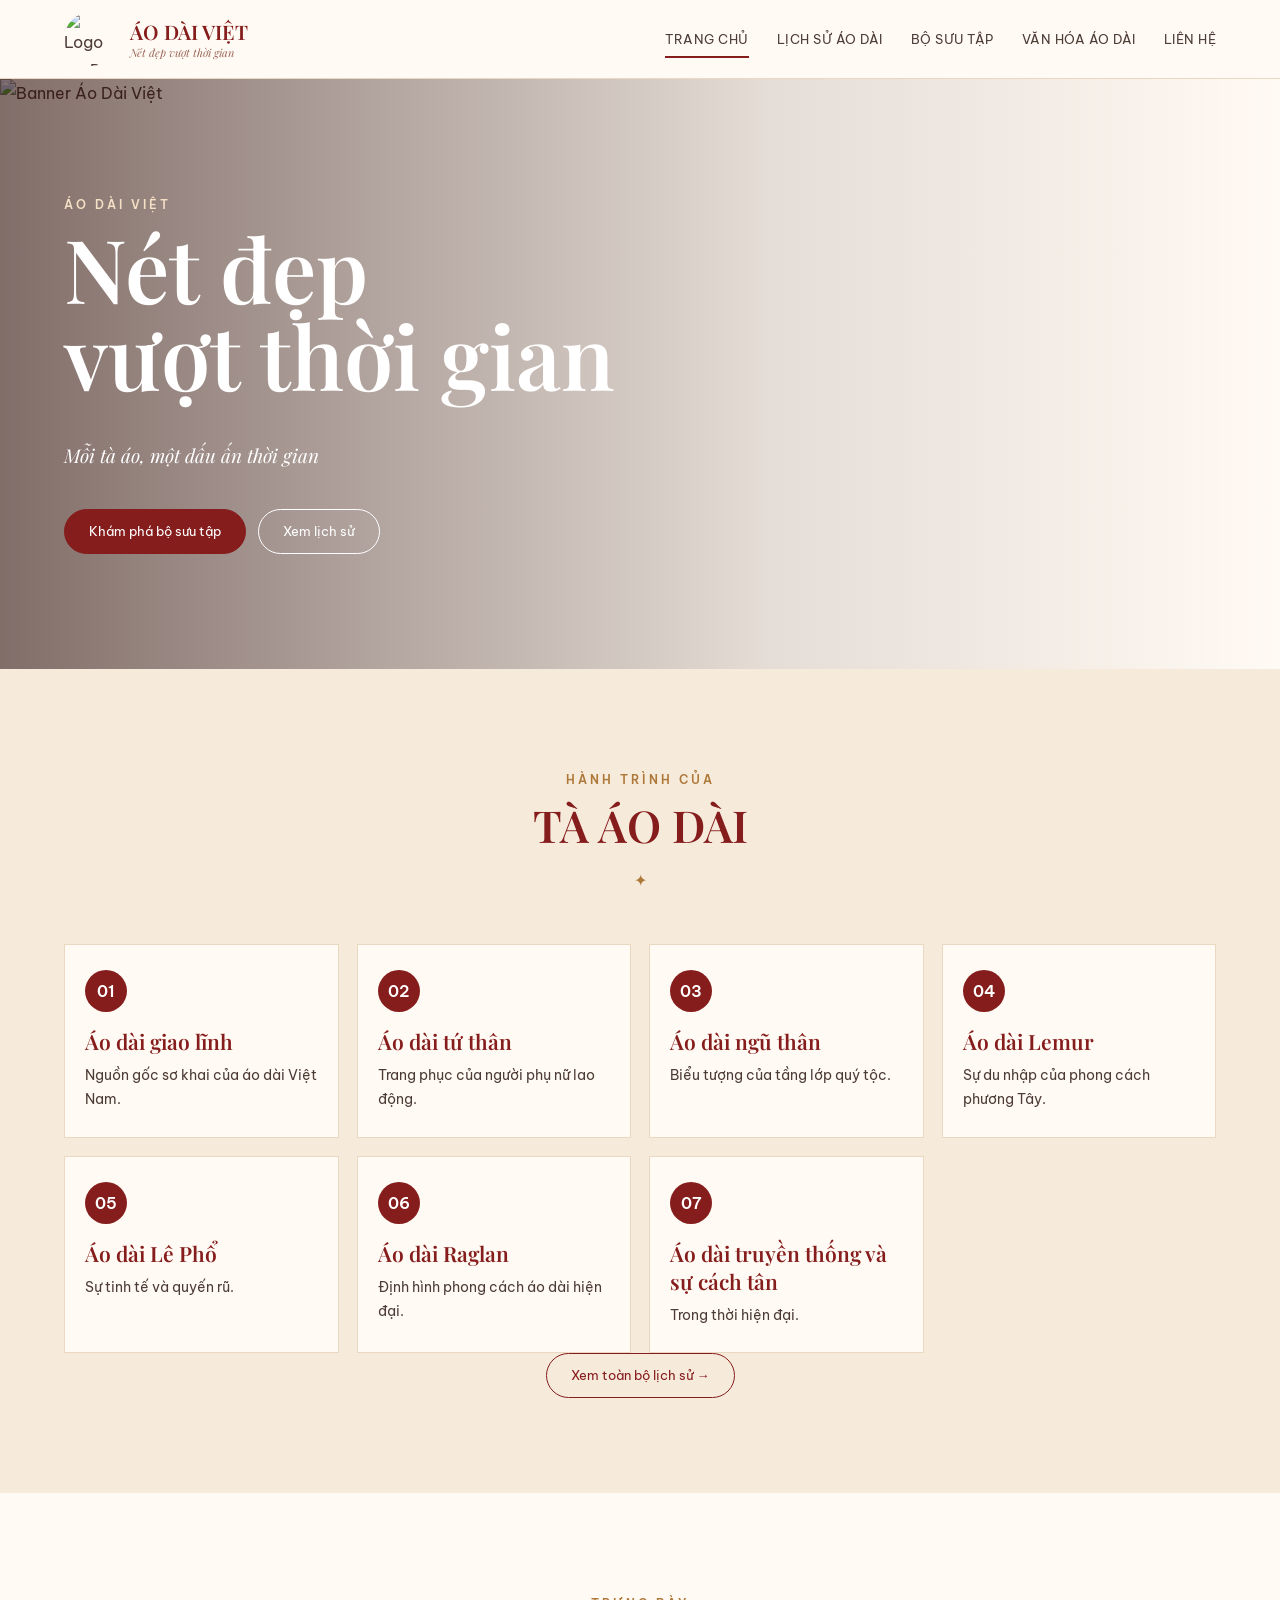
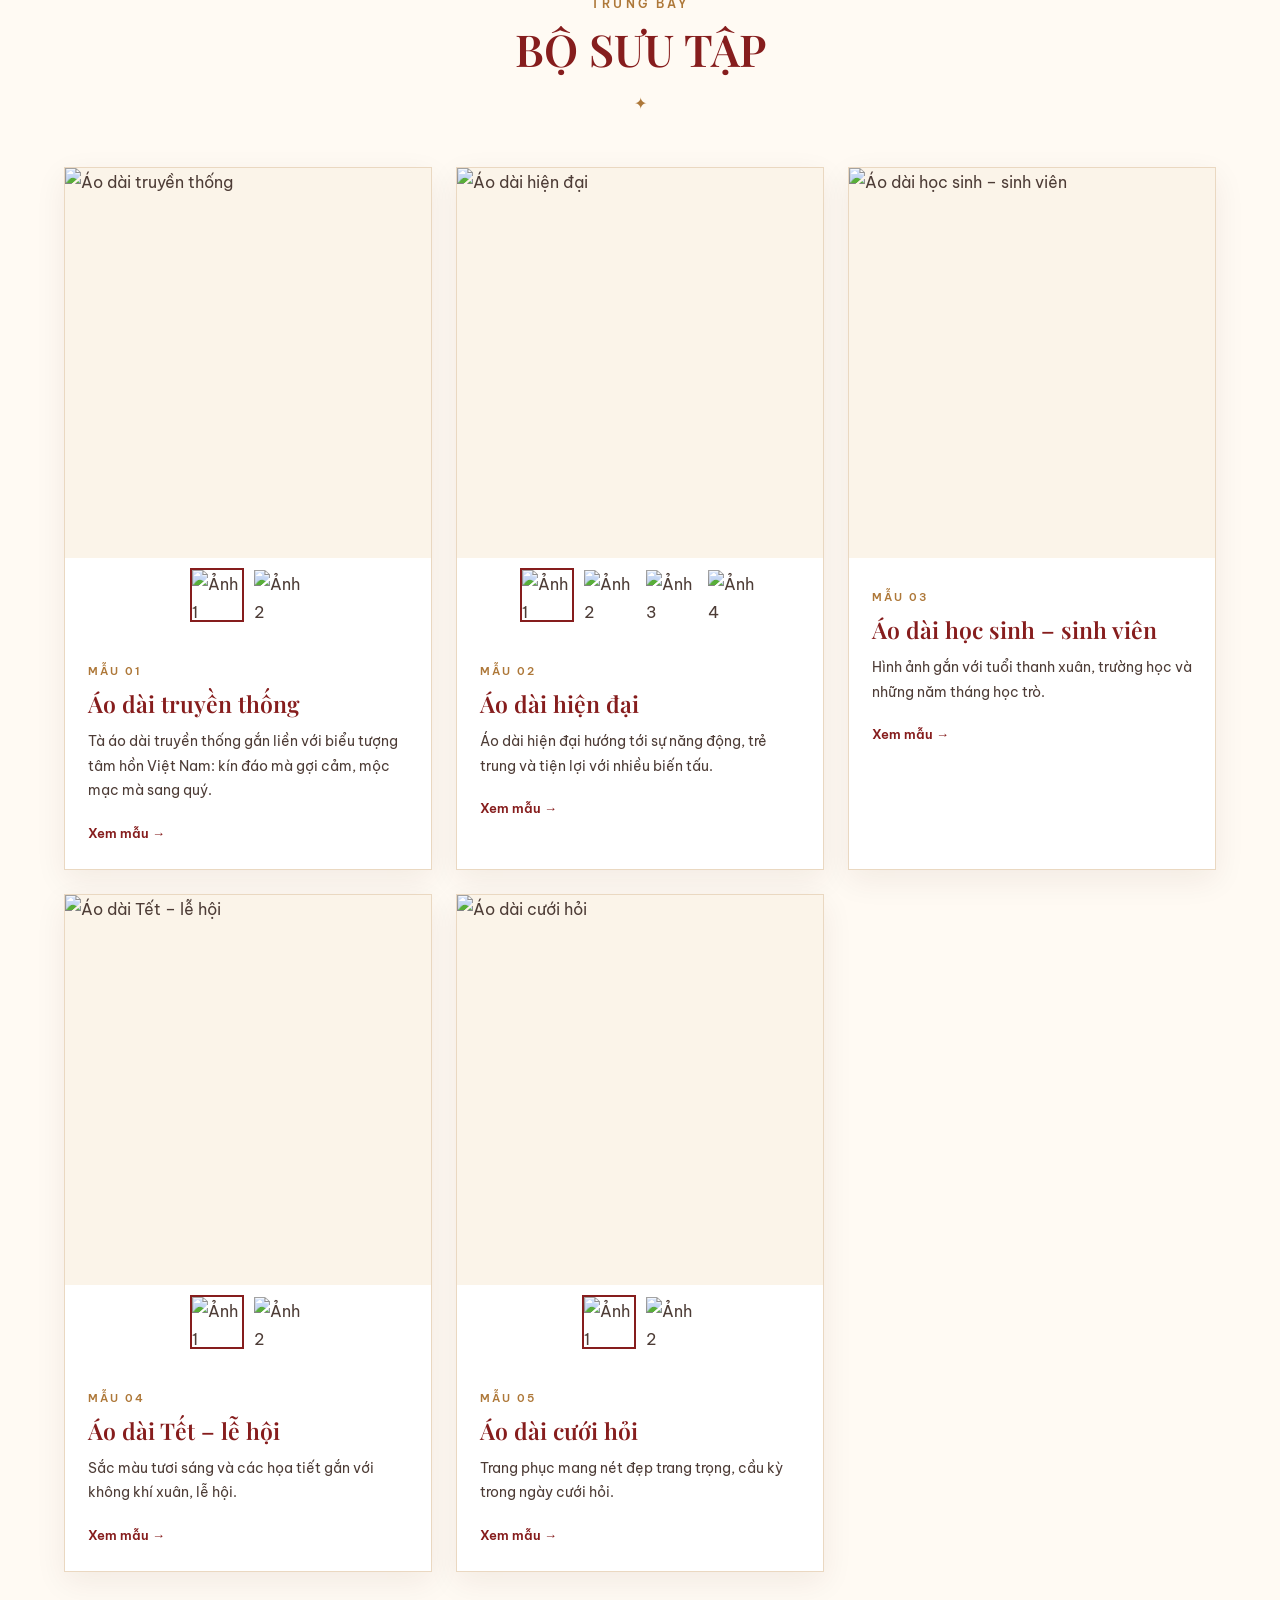
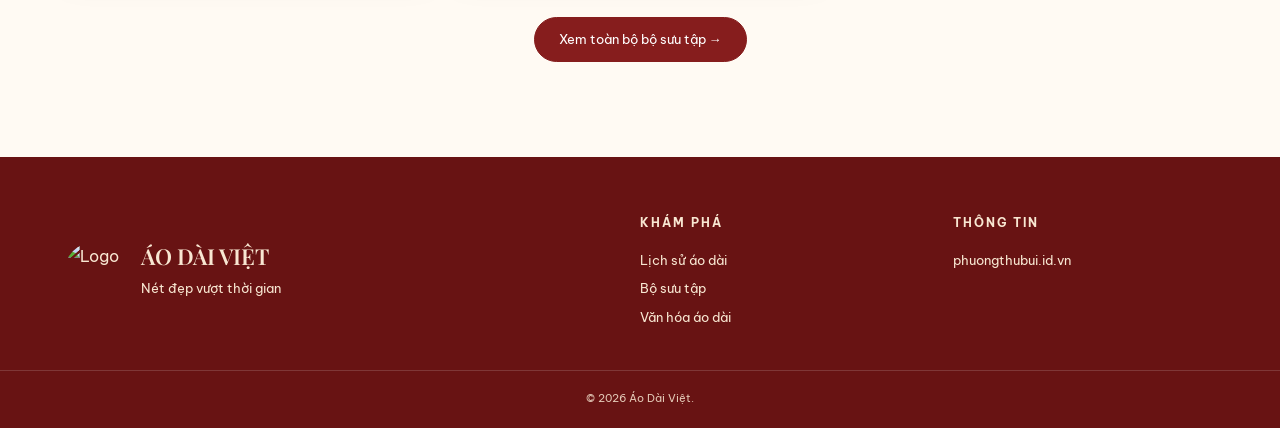
==== index.html @ 3a1e5391 "Add files via upload" ====
<!DOCTYPE html>
<html lang="vi">
<head><meta charset="UTF-8"><meta name="viewport" content="width=device-width, initial-scale=1.0"><meta name="description" content="Áo Dài Việt – Nét đẹp vượt thời gian."><title>Áo Dài Việt – Nét đẹp vượt thời gian</title><link rel="preconnect" href="https://fonts.googleapis.com"><link rel="preconnect" href="https://fonts.gstatic.com" crossorigin><link href="https://fonts.googleapis.com/css2?family=Be+Vietnam+Pro:wght@300;400;500;600;700&family=Playfair+Display:wght@500;600;700&display=swap" rel="stylesheet"><link rel="stylesheet" href="style.css"></head>
<body>
<header class="site-header"><div class="container header-inner"><a class="brand" href="index.html"><img src="img/logo.png" alt="Logo Áo Dài Việt"><span><b>ÁO DÀI VIỆT</b><small>Nét đẹp vượt thời gian</small></span></a><button class="menu-toggle" aria-label="Mở menu" aria-expanded="false">☰</button><nav class="nav"><a class="active" href="index.html">Trang chủ</a><a href="lich-su.html">Lịch sử áo dài</a><a href="bo-suu-tap.html">Bộ sưu tập</a><a href="van-hoa.html">Văn hóa áo dài</a><a href="lien-he.html">Liên hệ</a></nav></div></header>
<main>
<section class="hero"><img src="img/banner.png" alt="Banner Áo Dài Việt"><div class="hero-shade"></div><div class="hero-content container"><span class="eyebrow light">ÁO DÀI VIỆT</span><h1>Nét đẹp<br>vượt thời gian</h1><p>Mỗi tà áo, một dấu ấn thời gian</p><div class="hero-actions"><a class="btn btn-red" href="bo-suu-tap.html">Khám phá bộ sưu tập</a><a class="btn btn-outline" href="lich-su.html">Xem lịch sử</a></div></div></section>
<section id="history" class="history-preview section alt"><div class="section-head"><span class="eyebrow">HÀNH TRÌNH CỦA</span><h2>TÀ ÁO DÀI</h2><div class="ornament">✦</div></div><div class="timeline-grid container"><a class="history-card-link" href="lich-su-01.html" aria-label="Xem chi tiết Áo dài giao lĩnh"><article><span>01</span><h3>Áo dài giao lĩnh</h3><p>Nguồn gốc sơ khai của áo dài Việt Nam.</p></article></a><a class="history-card-link" href="lich-su-02.html" aria-label="Xem chi tiết Áo dài tứ thân"><article><span>02</span><h3>Áo dài tứ thân</h3><p>Trang phục của người phụ nữ lao động.</p></article></a><a class="history-card-link" href="lich-su-03.html" aria-label="Xem chi tiết Áo dài ngũ thân"><article><span>03</span><h3>Áo dài ngũ thân</h3><p>Biểu tượng của tầng lớp quý tộc.</p></article></a><a class="history-card-link" href="lich-su-04.html" aria-label="Xem chi tiết Áo dài Lemur"><article><span>04</span><h3>Áo dài Lemur</h3><p>Sự du nhập của phong cách phương Tây.</p></article></a><a class="history-card-link" href="lich-su-05.html" aria-label="Xem chi tiết Áo dài Lê Phổ"><article><span>05</span><h3>Áo dài Lê Phổ</h3><p>Sự tinh tế và quyến rũ.</p></article></a><a class="history-card-link" href="lich-su-06.html" aria-label="Xem chi tiết Áo dài Raglan"><article><span>06</span><h3>Áo dài Raglan</h3><p>Định hình phong cách áo dài hiện đại.</p></article></a><a class="history-card-link" href="lich-su-07.html" aria-label="Xem chi tiết Áo dài truyền thống và sự cách tân"><article><span>07</span><h3>Áo dài truyền thống và sự cách tân</h3><p>Trong thời hiện đại.</p></article></a></div><div class="center"><a class="btn" href="lich-su.html">Xem toàn bộ lịch sử →</a></div></section>
<section class="collection section"><div class="section-head"><span class="eyebrow">TRƯNG BÀY</span><h2>BỘ SƯU TẬP</h2><div class="ornament">✦</div></div><div class="product-grid container">
<article class="product-card"><div class="product-gallery"><img id="p1" src="img/truyen-thong-01.png" alt="Áo dài truyền thống"><div class="thumbs"><img class="selected" src="img/truyen-thong-01.png" data-target="p1" alt="Ảnh 1"><img src="img/truyen-thong-02.jpeg" data-target="p1" alt="Ảnh 2"></div></div><div class="product-body"><span>MẪU 01</span><h3>Áo dài truyền thống</h3><p>Tà áo dài truyền thống gắn liền với biểu tượng tâm hồn Việt Nam: kín đáo mà gợi cảm, mộc mạc mà sang quý.</p><a href="bo-suu-tap.html#truyen-thong">Xem mẫu →</a></div></article>
<article class="product-card"><div class="product-gallery"><img id="p2" src="img/hien-dai-01.jpeg" alt="Áo dài hiện đại"><div class="thumbs"><img class="selected" src="img/hien-dai-01.jpeg" data-target="p2" alt="Ảnh 1"><img src="img/hien-dai-02.png" data-target="p2" alt="Ảnh 2"><img src="img/hien-dai-03.jpeg" data-target="p2" alt="Ảnh 3"><img src="img/hien-dai-04.png" data-target="p2" alt="Ảnh 4"></div></div><div class="product-body"><span>MẪU 02</span><h3>Áo dài hiện đại</h3><p>Áo dài hiện đại hướng tới sự năng động, trẻ trung và tiện lợi với nhiều biến tấu.</p><a href="bo-suu-tap.html#hien-dai">Xem mẫu →</a></div></article>
<article class="product-card"><div class="product-gallery"><img id="p3" src="img/hoc-sinh-01.jpeg" alt="Áo dài học sinh – sinh viên"></div><div class="product-body"><span>MẪU 03</span><h3>Áo dài học sinh – sinh viên</h3><p>Hình ảnh gắn với tuổi thanh xuân, trường học và những năm tháng học trò.</p><a href="bo-suu-tap.html#hoc-sinh">Xem mẫu →</a></div></article>
<article class="product-card"><div class="product-gallery"><img id="p4" src="img/tet-le-hoi-01.png" alt="Áo dài Tết – lễ hội"><div class="thumbs"><img class="selected" src="img/tet-le-hoi-01.png" data-target="p4" alt="Ảnh 1"><img src="img/tet-le-hoi-02.jpeg" data-target="p4" alt="Ảnh 2"></div></div><div class="product-body"><span>MẪU 04</span><h3>Áo dài Tết – lễ hội</h3><p>Sắc màu tươi sáng và các họa tiết gắn với không khí xuân, lễ hội.</p><a href="bo-suu-tap.html#tet-le-hoi">Xem mẫu →</a></div></article>
<article class="product-card"><div class="product-gallery"><img id="p5" src="img/cuoi-hoi-01.jpeg" alt="Áo dài cưới hỏi"><div class="thumbs"><img class="selected" src="img/cuoi-hoi-01.jpeg" data-target="p5" alt="Ảnh 1"><img src="img/cuoi-hoi-02.jpeg" data-target="p5" alt="Ảnh 2"></div></div><div class="product-body"><span>MẪU 05</span><h3>Áo dài cưới hỏi</h3><p>Trang phục mang nét đẹp trang trọng, cầu kỳ trong ngày cưới hỏi.</p><a href="bo-suu-tap.html#cuoi-hoi">Xem mẫu →</a></div></article>
</div><div class="center next"><a class="btn btn-red" href="bo-suu-tap.html">Xem toàn bộ bộ sưu tập →</a></div></section>
</main>
<footer class="footer"><div class="container footer-grid"><div class="footer-brand"><img src="img/logo.png" alt="Logo"><div><h3>ÁO DÀI VIỆT</h3><p>Nét đẹp vượt thời gian</p></div></div><div><h4>KHÁM PHÁ</h4><a href="lich-su.html">Lịch sử áo dài</a><a href="bo-suu-tap.html">Bộ sưu tập</a><a href="van-hoa.html">Văn hóa áo dài</a></div><div><h4>THÔNG TIN</h4><p>phuongthubui.id.vn</p></div></div><div class="copyright">© <span id="year"></span> Áo Dài Việt. </div></footer><script src="script.js"></script>
</body></html>
---- style.css ----
:root{--red:#861d1d;--red2:#681313;--cream:#fbf4e9;--paper:#fffaf3;--gold:#ae7839;--text:#4d3c36;--line:#ead8c1}*{box-sizing:border-box}html{scroll-behavior:smooth}body{margin:0;font-family:'Be Vietnam Pro',sans-serif;background:var(--paper);color:var(--text);line-height:1.75}img{max-width:100%;display:block}a{text-decoration:none;color:inherit}.container{width:min(1160px,90%);margin:auto}.narrow{max-width:820px}.center{text-align:center}.site-header{position:sticky;top:0;z-index:100;background:rgba(255,250,243,.97);backdrop-filter:blur(10px);border-bottom:1px solid var(--line)}.header-inner{height:78px;display:flex;align-items:center;justify-content:space-between}.brand{display:flex;align-items:center;gap:12px}.brand img{width:54px;height:54px;border-radius:50%;object-fit:cover}.brand b{display:block;font:600 20px 'Playfair Display',serif;color:var(--red)}.brand small{display:block;color:#9b675b;font:italic 11px 'Playfair Display',serif}.nav{display:flex;gap:28px;align-items:center}.nav a{font-size:13px;text-transform:uppercase;letter-spacing:.5px;padding:26px 0;position:relative}.nav a:after{content:'';position:absolute;left:0;right:100%;bottom:18px;height:2px;background:var(--red);transition:.25s}.nav a:hover:after,.nav a.active:after{right:0}.menu-toggle{display:none;border:0;background:none;font-size:25px;color:var(--red)}.hero{height:590px;position:relative;overflow:hidden}.hero>img{width:100%;height:100%;object-fit:cover}.hero-shade{position:absolute;inset:0;background:linear-gradient(90deg,rgba(39,8,5,.58),rgba(39,8,5,.12) 60%,transparent)}.hero-content{position:absolute;inset:0;display:flex;flex-direction:column;justify-content:center;color:#fff}.eyebrow{display:inline-block;color:var(--gold);font-size:12px;letter-spacing:3px;font-weight:600}.eyebrow.light{color:#f5dfc5}.hero h1{font:600 clamp(48px,7vw,88px)/.98 'Playfair Display',serif;margin:10px 0 22px;max-width:700px}.hero p{font-family:'Playfair Display',serif;font-style:italic;font-size:19px;max-width:620px}.hero-actions{display:flex;gap:12px;margin-top:18px}.btn{display:inline-block;border:1px solid var(--red);padding:10px 24px;border-radius:30px;color:var(--red);font-size:13px;transition:.25s;cursor:pointer}.btn:hover{transform:translateY(-2px);box-shadow:0 8px 20px rgba(80,20,10,.12)}.btn-red{background:var(--red);color:#fff}.btn-outline{border-color:#fff;color:#fff}.section{padding:95px 0}.section.alt{background:#f6eadb}.section-head{text-align:center;max-width:780px;margin:0 auto 50px}.section-head h2,.page-hero h1{font:600 44px/1.15 'Playfair Display',serif;color:var(--red);margin:8px 0 15px}.section-head p{margin:0;color:#705d56}.ornament{color:var(--gold);margin:8px 0}.intro-box{background:#fff;border:1px solid var(--line);padding:28px 35px;text-align:center;box-shadow:0 10px 30px rgba(70,30,10,.05)}.timeline-grid{display:grid;grid-template-columns:repeat(4,1fr);gap:18px}.timeline-grid article{background:var(--paper);border:1px solid var(--line);padding:25px 20px;min-height:190px;transition:.25s}.timeline-grid article:hover{transform:translateY(-5px);box-shadow:0 12px 25px rgba(80,30,10,.09)}.timeline-grid span,.history-number{display:inline-flex;align-items:center;justify-content:center;width:42px;height:42px;border-radius:50%;background:var(--red);color:#fff;font-weight:600}.timeline-grid h3{font:600 21px 'Playfair Display',serif;color:var(--red);margin:15px 0 8px}.timeline-grid p{margin:0;font-size:14px}.product-grid{display:grid;grid-template-columns:repeat(3,1fr);gap:24px}.product-card{background:#fff;border:1px solid var(--line);box-shadow:0 10px 30px rgba(70,30,10,.07);overflow:hidden;transition:.25s}.product-card:hover{transform:translateY(-5px)}.product-gallery{background:#eee}.product-gallery>img{width:100%;height:390px;object-fit:cover}.thumbs{display:flex;gap:8px;padding:10px;justify-content:center;background:#fff;flex-wrap:wrap}.thumbs img{width:54px;height:54px;object-fit:cover;border:2px solid transparent;cursor:pointer}.thumbs img.selected,.thumbs img:hover{border-color:var(--red)}.product-body{padding:23px}.product-body>span,.product-tag{font-size:11px;letter-spacing:2px;color:var(--gold);font-weight:600}.product-body h3{font:600 23px 'Playfair Display',serif;color:var(--red);margin:5px 0 10px}.product-body p{font-size:14px;margin:0 0 15px}.product-body>a{color:var(--red);font-weight:600;font-size:13px}.next{margin-top:45px}.footer{background:var(--red2);color:#f8e7d2;padding:55px 0 20px}.footer-grid{display:grid;grid-template-columns:2fr 1fr 1fr;gap:50px}.footer-brand{display:flex;gap:15px;align-items:center}.footer-brand img{width:62px;height:62px;border-radius:50%;object-fit:cover}.footer h3{font:600 22px 'Playfair Display',serif;margin:0}.footer h4{font-size:12px;letter-spacing:2px;margin-top:0}.footer a,.footer p{display:block;font-size:13px;margin:6px 0}.copyright{text-align:center;border-top:1px solid rgba(255,255,255,.18);margin-top:35px;padding-top:18px;font-size:11px;opacity:.85}.page-hero{background:linear-gradient(120deg,#f6eadb,#fffaf3);padding:80px 0}.page-hero p{max-width:700px}.history-full{background:#fbf4e9}.timeline-full{position:relative}.timeline-full:before{content:'';position:absolute;left:21px;top:0;bottom:0;width:1px;background:#d9b98d}.timeline-full article{position:relative;display:grid;grid-template-columns:55px 1fr;gap:25px;margin-bottom:65px}.timeline-full h2{font:600 30px/1.25 'Playfair Display',serif;color:var(--red);margin:0 0 15px}.timeline-full p{margin:0 0 15px}.history-images{display:grid;grid-template-columns:repeat(2,minmax(0,1fr));gap:12px;margin-top:22px;max-width:760px}.history-images.single{grid-template-columns:minmax(0,420px)}.history-images img{width:100%;height:260px;object-fit:cover;border:1px solid var(--line);background:#fff;padding:5px}.history-images img:hover{transform:scale(1.01)}.detail-product{display:grid;grid-template-columns:45% 55%;background:#fff;border:1px solid var(--line);margin-bottom:35px;box-shadow:0 10px 30px rgba(70,30,10,.06)}.detail-images{padding:22px}.detail-images .product-gallery>img{height:520px}.detail-copy{padding:38px 40px}.detail-copy h2{font:600 34px 'Playfair Display',serif;color:var(--red);margin:5px 0 15px}.detail-copy h4{color:var(--gold);margin:25px 0 8px}.detail-copy ul{padding-left:20px}.culture-grid{display:grid;grid-template-columns:repeat(3,1fr);gap:22px}.culture-card{background:#fff;border:1px solid var(--line);box-shadow:0 8px 25px rgba(70,30,10,.05);overflow:hidden;transition:.25s}.culture-card:hover{transform:translateY(-5px);box-shadow:0 12px 28px rgba(70,30,10,.09)}.culture-image{height:300px;background:#f7efe5;display:flex;align-items:center;justify-content:center;overflow:hidden;border-bottom:1px solid var(--line)}.culture-image img{width:100%;height:100%;object-fit:contain;object-position:center}.culture-body{padding:24px 28px 28px}.culture-grid h3{font:600 23px 'Playfair Display',serif;color:var(--red);margin:0 0 12px}.culture-grid p{margin:0;font-size:14px}.contact-grid{display:grid;grid-template-columns:1fr 1fr;gap:25px}.contact-form{display:grid;gap:14px}.contact-form input,.contact-form textarea{width:100%;border:1px solid #dcc6aa;padding:13px 15px;font:inherit;background:#fffaf3}.contact-form textarea{min-height:150px;resize:vertical}.notice{margin-top:15px;padding:12px 15px;background:#f6eadb;border-left:3px solid var(--gold);font-size:13px}.collection-intro{margin-bottom:40px}.source-note{font-size:12px;color:#8a6f64;text-align:center;margin-top:25px}
@media(max-width:900px){.nav{gap:14px}.nav a{font-size:11px}.timeline-grid{grid-template-columns:repeat(2,1fr)}.product-grid{grid-template-columns:repeat(2,1fr)}.detail-product{grid-template-columns:1fr}.culture-grid{grid-template-columns:repeat(2,1fr)}.footer-grid{grid-template-columns:1fr 1fr}}
@media(max-width:680px){.header-inner{height:68px}.brand img{width:46px;height:46px}.brand b{font-size:16px}.brand small{font-size:9px}.menu-toggle{display:block}.nav{display:none;position:absolute;top:68px;left:0;right:0;background:var(--paper);padding:10px 5%;border-bottom:1px solid var(--line);flex-direction:column;align-items:flex-start;gap:0}.nav.open{display:flex}.nav a{width:100%;padding:10px 0}.nav a:after{bottom:5px}.hero{height:510px}.hero-content{padding:0 5%}.hero h1{font-size:54px}.hero p{font-size:16px}.hero-actions{flex-wrap:wrap}.section{padding:70px 0}.section-head h2,.page-hero h1{font-size:34px}.timeline-grid,.product-grid,.culture-grid,.contact-grid{grid-template-columns:1fr}.timeline-full:before{display:none}.timeline-full article{grid-template-columns:1fr;gap:15px}.timeline-full h2{font-size:26px}.detail-copy{padding:28px}.detail-images .product-gallery>img{height:430px}.footer-grid{grid-template-columns:1fr;text-align:center}.footer-brand{justify-content:center}.footer a,.footer p{margin:4px 0}.product-gallery>img{height:430px}.history-images,.history-images.single{grid-template-columns:1fr}.history-images img{height:320px}}

/* Lịch sử: thẻ có thể bấm, giữ nguyên phong cách gốc */
.history-preview{scroll-margin-top:90px}
.history-card-link{display:block;color:inherit}
.history-card-link article{height:100%;cursor:pointer}
.history-card-link:hover article{transform:translateY(-5px);box-shadow:0 12px 25px rgba(80,30,10,.09)}
.history-detail{background:var(--paper)}
.history-detail-box{display:grid;grid-template-columns:1fr 1fr;background:#fff;border:1px solid var(--line);box-shadow:0 10px 30px rgba(70,30,10,.06);overflow:hidden}
.history-detail-images{padding:22px;display:grid;grid-template-columns:repeat(2,minmax(0,1fr));gap:12px;align-content:start;background:#fbf4e9}
.history-detail-images img{width:100%;height:360px;object-fit:cover;border:1px solid var(--line);background:#fff;padding:5px}
.history-detail-copy{padding:45px 42px}
.history-detail-copy h2{font:600 36px/1.2 'Playfair Display',serif;color:var(--red);margin:8px 0 20px}
.history-detail-copy p{margin:0 0 18px}
@media(max-width:900px){.history-detail-box{grid-template-columns:1fr}.history-detail-images img{height:420px}}
@media(max-width:680px){.history-detail-copy{padding:30px 24px}.history-detail-copy h2{font-size:29px}.history-detail-images{grid-template-columns:1fr}.history-detail-images img{height:360px}}


/* Hiển thị ảnh đầy đủ, tránh cắt mất tay/chân người mẫu */
.product-gallery{background:#fbf4e9}
.product-gallery>img{object-fit:contain;object-position:center center}
.history-images img,.history-detail-images img{object-fit:contain;object-position:center center}
.history-detail-images{background:#fbf4e9}
.history-card-link{text-decoration:none}
.history-card-link article{cursor:pointer}
.history-card-link article:focus-visible{outline:2px solid var(--red);outline-offset:3px}
.contact-single{max-width:760px;margin:0 auto}
.contact-single .info-box{width:100%}
.contact-single .btn{width:100%;text-align:center}
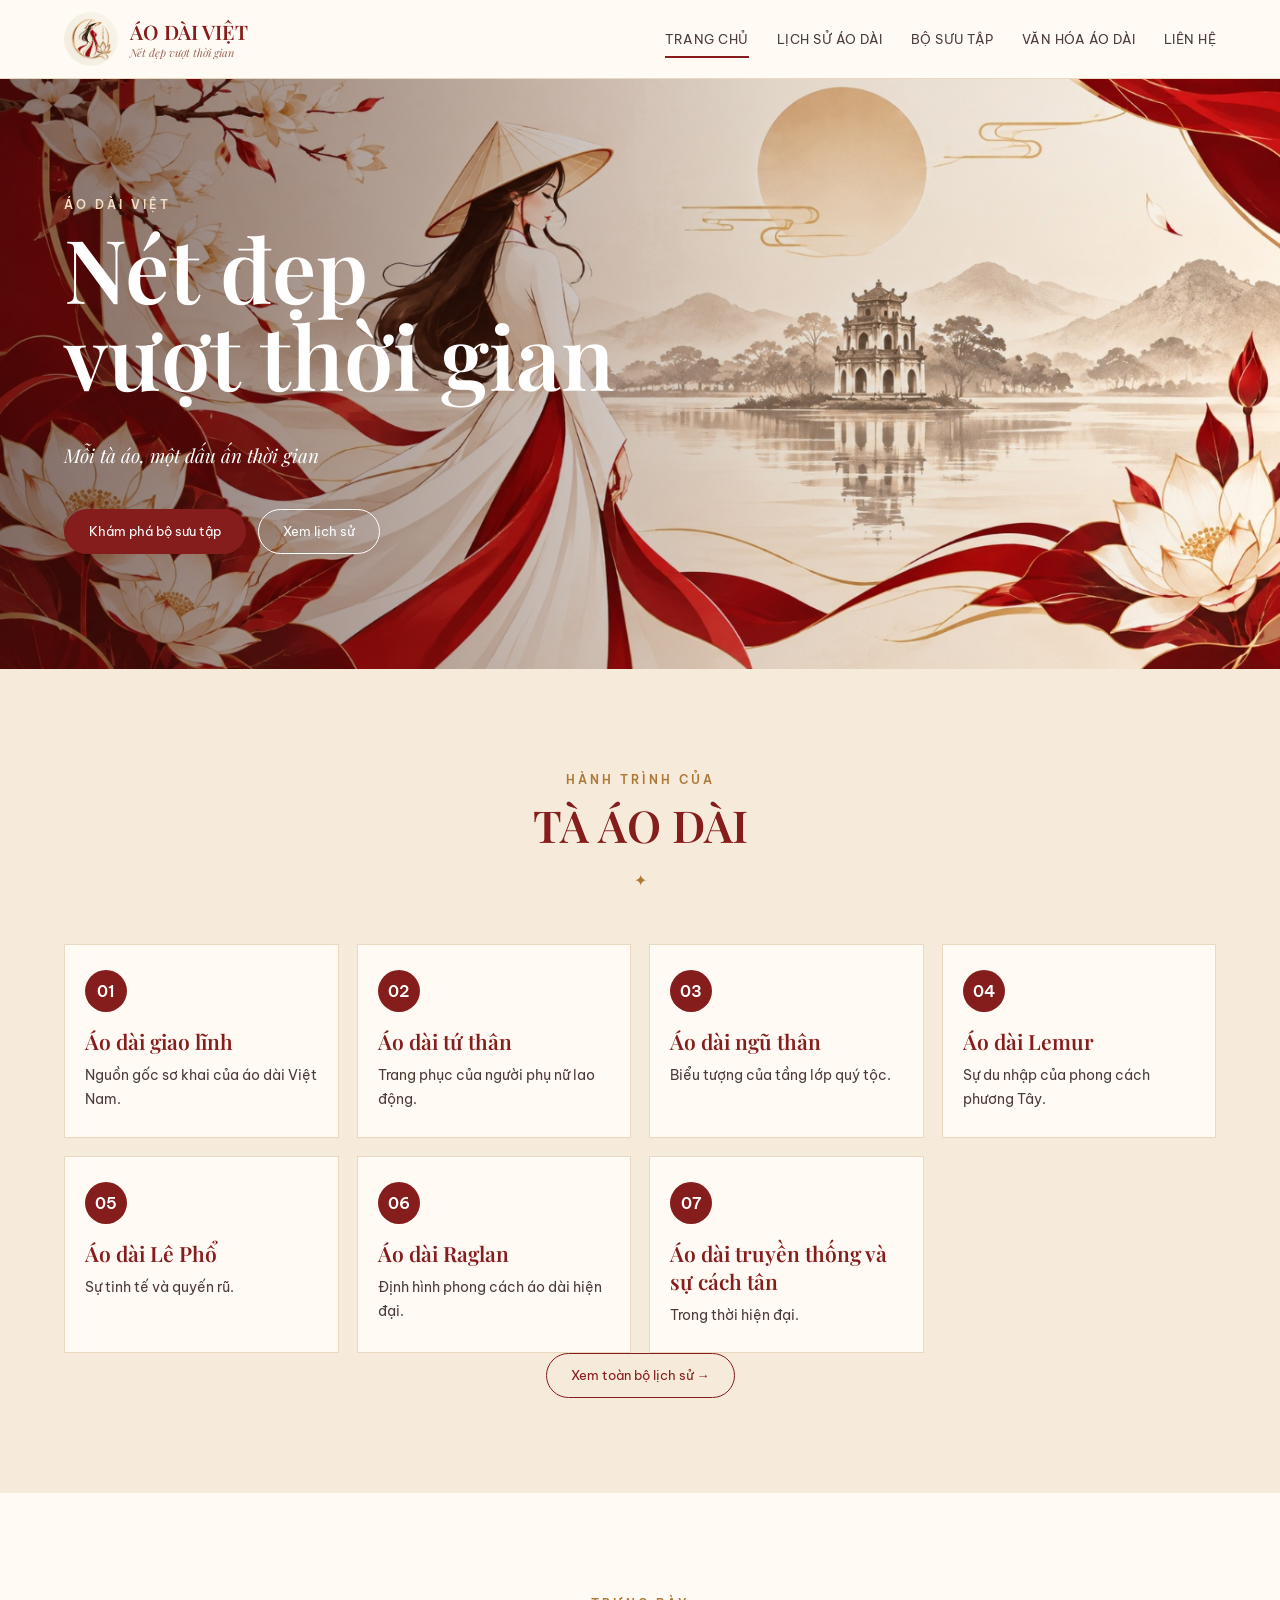
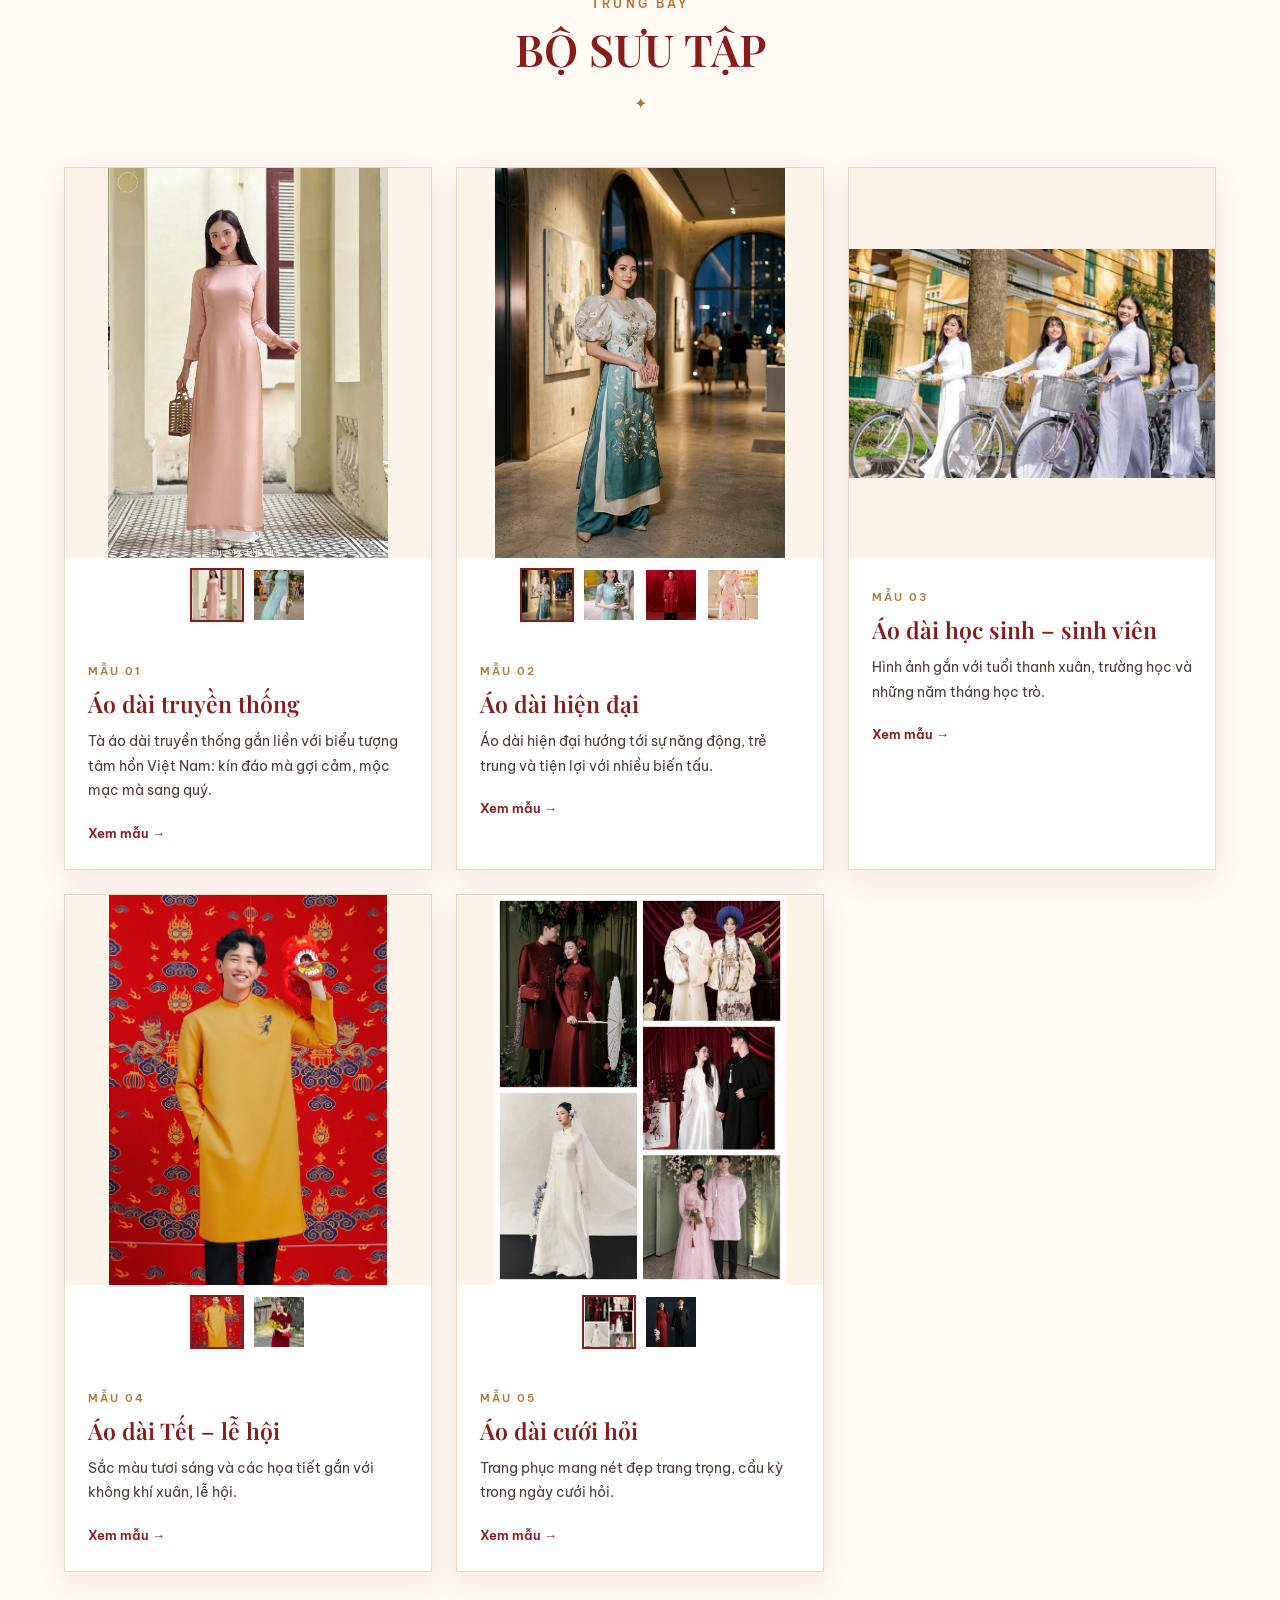
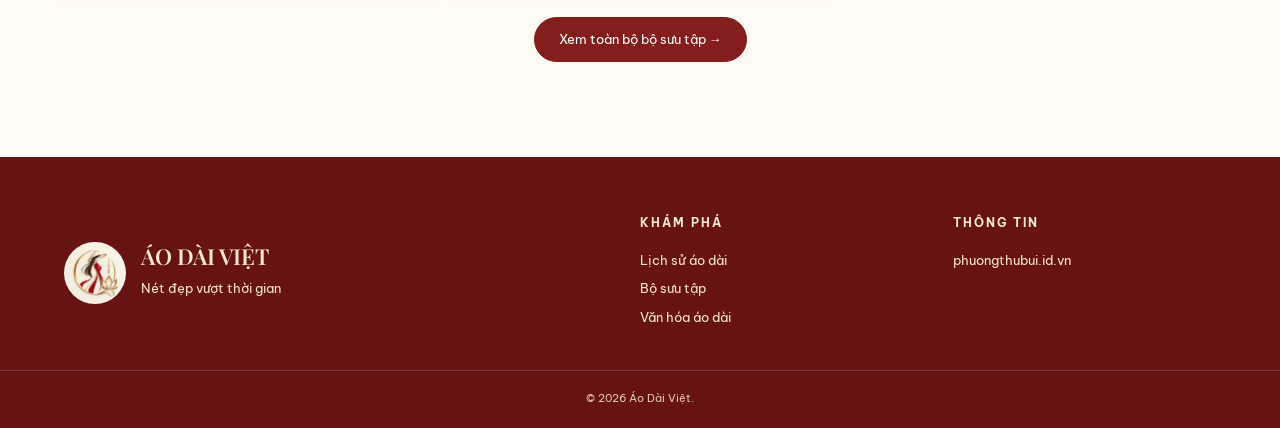
==== commit d7a3af00: "Update index.html" ====
--- a/index.html
+++ b/index.html
@@ -1,7 +1,16 @@
 <!DOCTYPE html>
 <html lang="vi">
-<head><meta charset="UTF-8"><meta name="viewport" content="width=device-width, initial-scale=1.0"><meta name="description" content="Áo Dài Việt – Nét đẹp vượt thời gian."><title>Áo Dài Việt – Nét đẹp vượt thời gian</title><link rel="preconnect" href="https://fonts.googleapis.com"><link rel="preconnect" href="https://fonts.gstatic.com" crossorigin><link href="https://fonts.googleapis.com/css2?family=Be+Vietnam+Pro:wght@300;400;500;600;700&family=Playfair+Display:wght@500;600;700&display=swap" rel="stylesheet"><link rel="stylesheet" href="style.css"></head>
-<body>
+<head><!-- Google Tag Manager -->
+<script>(function(w,d,s,l,i){w[l]=w[l]||[];w[l].push({'gtm.start':
+new Date().getTime(),event:'gtm.js'});var f=d.getElementsByTagName(s)[0],
+j=d.createElement(s),dl=l!='dataLayer'?'&l='+l:'';j.async=true;j.src=
+'https://www.googletagmanager.com/gtm.js?id='+i+dl;f.parentNode.insertBefore(j,f);
+})(window,document,'script','dataLayer','GTM-WC37GPK5');</script>
+<!-- End Google Tag Manager --><meta charset="UTF-8"><meta name="viewport" content="width=device-width, initial-scale=1.0"><meta name="description" content="Áo Dài Việt – Nét đẹp vượt thời gian."><title>Áo Dài Việt – Nét đẹp vượt thời gian</title><link rel="preconnect" href="https://fonts.googleapis.com"><link rel="preconnect" href="https://fonts.gstatic.com" crossorigin><link href="https://fonts.googleapis.com/css2?family=Be+Vietnam+Pro:wght@300;400;500;600;700&family=Playfair+Display:wght@500;600;700&display=swap" rel="stylesheet"><link rel="stylesheet" href="style.css"></head>
+<body><!-- Google Tag Manager (noscript) -->
+<noscript><iframe src="https://www.googletagmanager.com/ns.html?id=GTM-WC37GPK5"
+height="0" width="0" style="display:none;visibility:hidden"></iframe></noscript>
+<!-- End Google Tag Manager (noscript) -->
 <header class="site-header"><div class="container header-inner"><a class="brand" href="index.html"><img src="img/logo.png" alt="Logo Áo Dài Việt"><span><b>ÁO DÀI VIỆT</b><small>Nét đẹp vượt thời gian</small></span></a><button class="menu-toggle" aria-label="Mở menu" aria-expanded="false">☰</button><nav class="nav"><a class="active" href="index.html">Trang chủ</a><a href="lich-su.html">Lịch sử áo dài</a><a href="bo-suu-tap.html">Bộ sưu tập</a><a href="van-hoa.html">Văn hóa áo dài</a><a href="lien-he.html">Liên hệ</a></nav></div></header>
 <main>
 <section class="hero"><img src="img/banner.png" alt="Banner Áo Dài Việt"><div class="hero-shade"></div><div class="hero-content container"><span class="eyebrow light">ÁO DÀI VIỆT</span><h1>Nét đẹp<br>vượt thời gian</h1><p>Mỗi tà áo, một dấu ấn thời gian</p><div class="hero-actions"><a class="btn btn-red" href="bo-suu-tap.html">Khám phá bộ sưu tập</a><a class="btn btn-outline" href="lich-su.html">Xem lịch sử</a></div></div></section>
